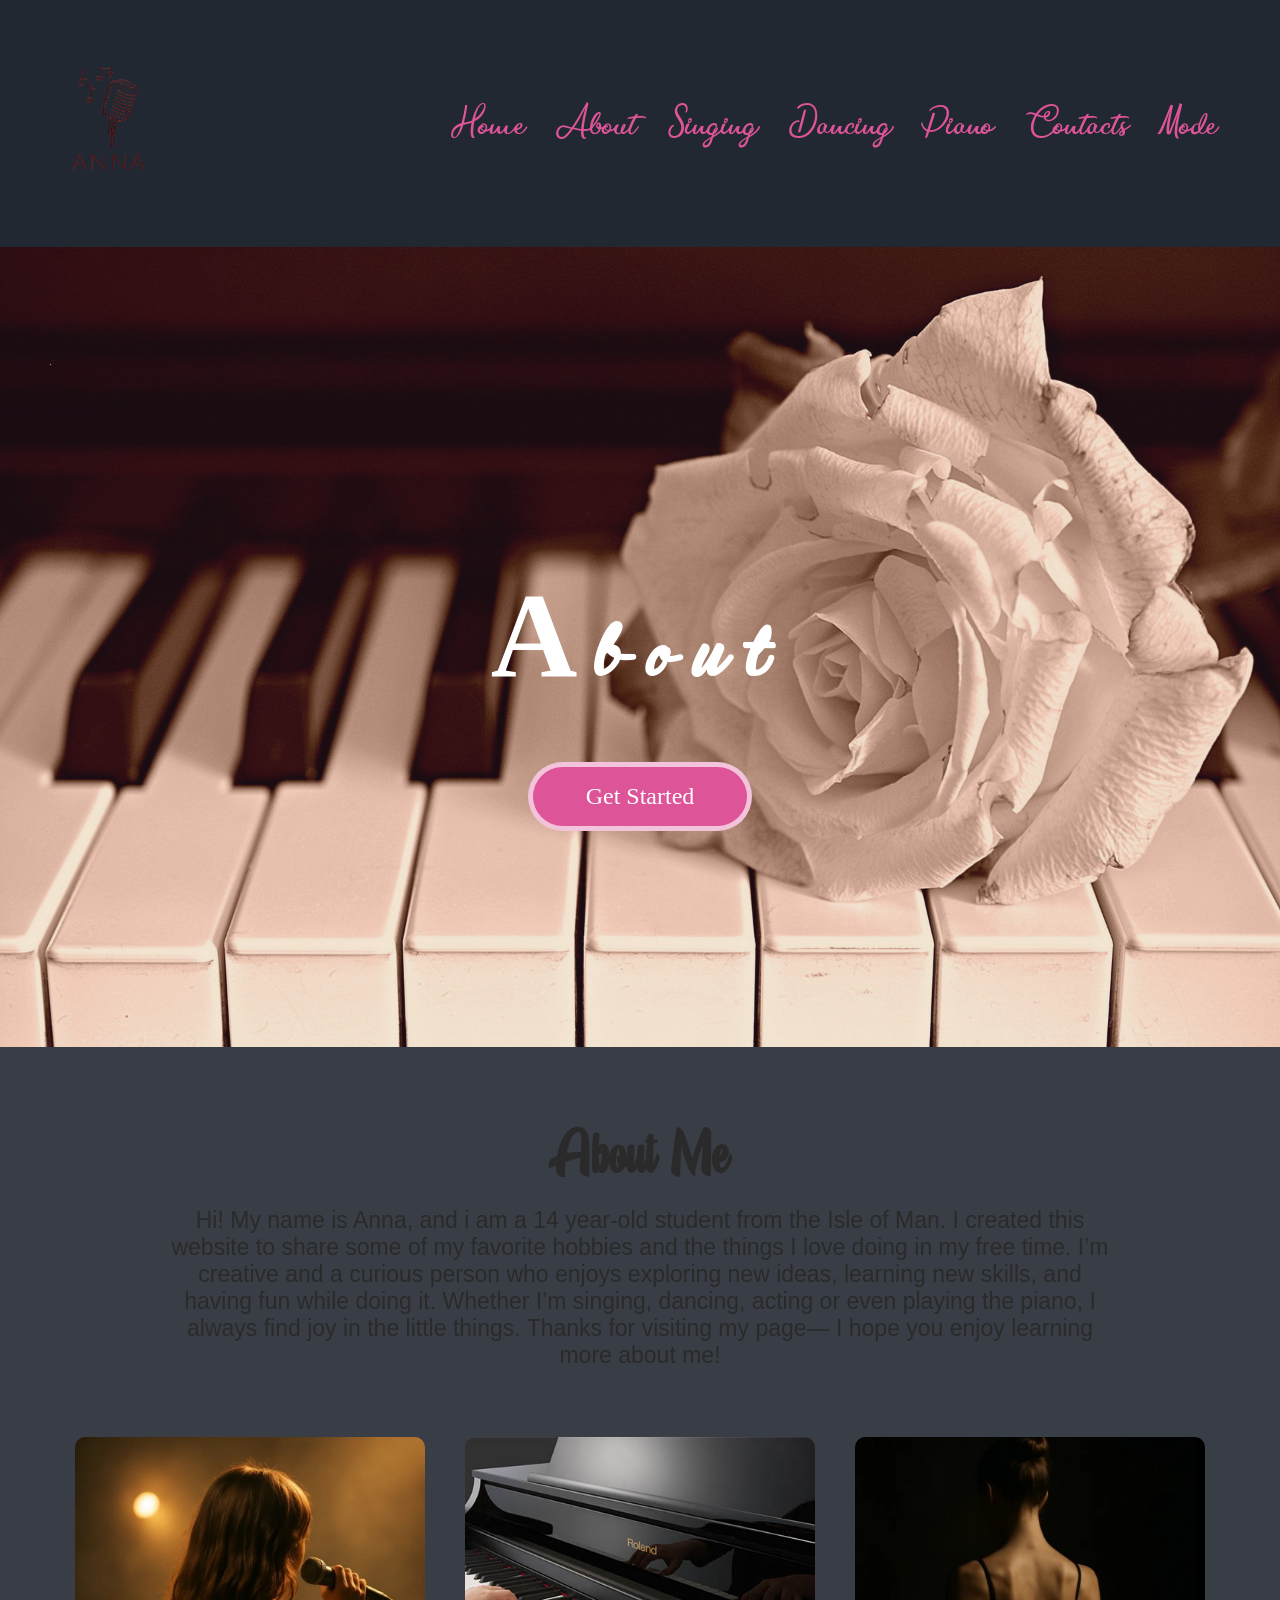
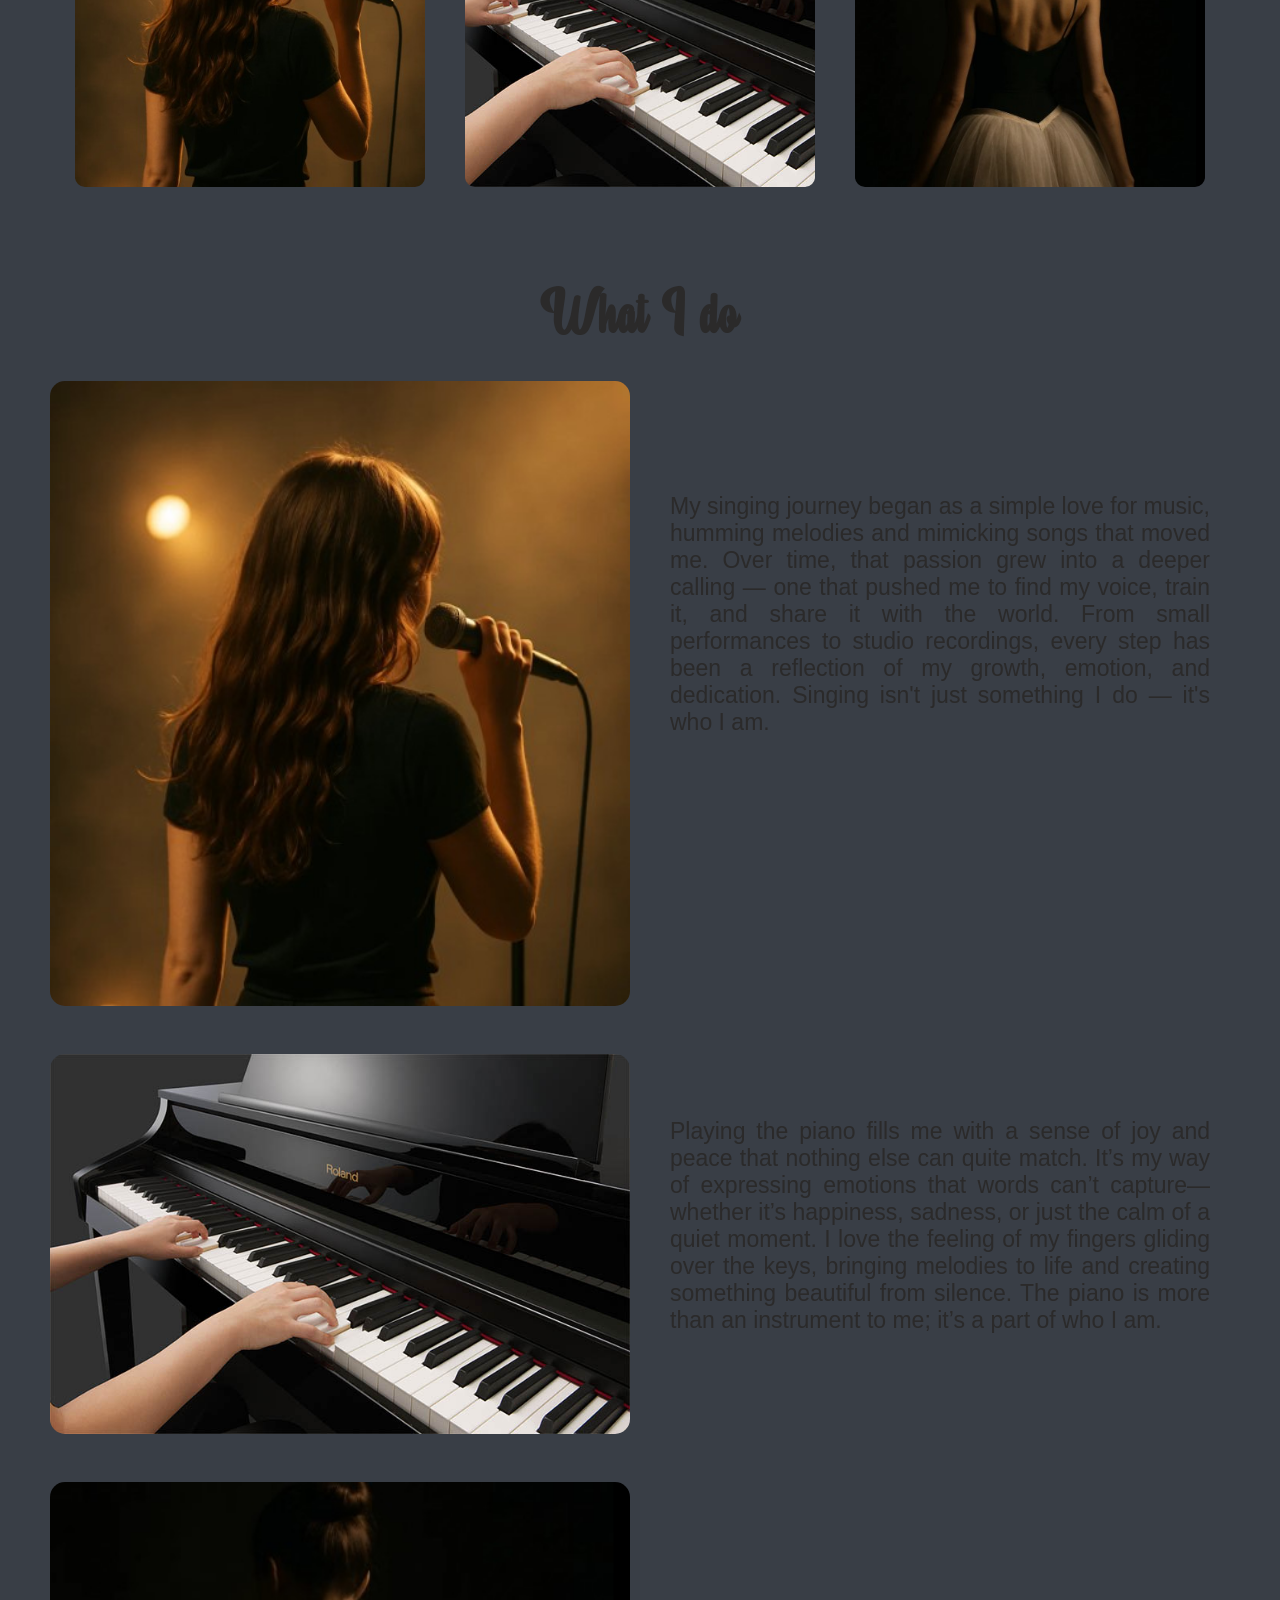
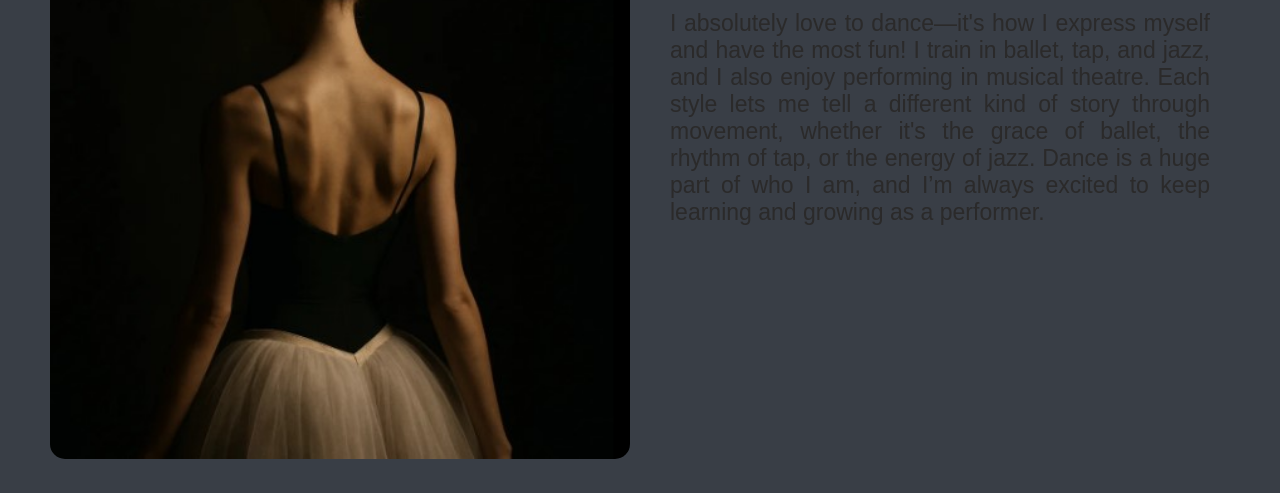
==== about.html @ 02925ad6 "update" ====
<!DOCTYPE html>
<html lang="en" data-theme="dark">
  <head>
    <meta charset="UTF-8" />
    <meta name="viewport" content="width=device-width, initial-scale=1.0" />
    <link rel="stylesheet" href="css/style.css" />
    <title>Anna's Website</title>
  </head>
  <body>
    <nav>
      <div class="nav-container">
        <a href="#" class="logo"><img src="logo.PNG" class="logo-img" /></a>
        <ul class="nav-links">
          <a href="index.html">Home</a>
          <a href="about.html">About</a>
          <a href="singing.html">Singing</a>
          <a href="dancing.html">Dancing</a>
          <a href="piano.html">Piano</a>
          <a href="contacts.html">Contacts</a>
          <a href="#"
        id="theme-toggle"><i class="fa fa-moon"></i> Mode</a>
        </ul>
        <button class="dropdown">☰</button>
      </div>
    </nav>
    <div class="slide">
      <div class="filter">
        <h1>About</h1>
        <a class="btn" href="https://www.youtube.com/" target="_blank"
          >Get Started</a
        >
      </div>
    </div> <section class="container">
   
      <h1 class="section-title">About Me</h1>
      <p class="section-para">
        Hi! My name is Anna, and i am a 14 year-old student from the Isle of
        Man. I created this website to share some of my favorite hobbies and the
        things I love doing in my free time. I’m creative and a curious person
        who enjoys exploring new ideas, learning new skills, and having fun
        while doing it. Whether I’m singing, dancing, acting or even playing the
        piano, I always find joy in the little things. Thanks for visiting my
        page— I hope you enjoy learning more about me!
      </p>
      <div class="img-list">
        <img src="images/sing.jpg" alt="" />
        <img src="images/piano_6.jpg" alt="" />
        <img src="images/ballet.jpg" alt="" />
      </div>
    </section>

    <section class="container">
      <h1 class="section-title">What I do</h1>
      <div class="row">
        <div class="left-side col-6">
          <img class="row-img" src="images/sing.jpg" width="100%" alt="" />
        </div>
        <div class="right-side col-6">
          <p class="section-para2" style="padding-top: 7rem">
            My singing journey began as a simple love for music, humming
            melodies and mimicking songs that moved me. Over time, that passion
            grew into a deeper calling — one that pushed me to find my voice,
            train it, and share it with the world. From small performances to
            studio recordings, every step has been a reflection of my growth,
            emotion, and dedication. Singing isn't just something I do — it's
            who I am.
          </p>
        </div>
      </div>

      <div class="row">
        <div class="left-side  col-6">
          <img class="row-img" src="images/piano_6.jpg" width="100%" alt="" />
        </div>
     
        <div class="right-side col-6">
          <p class="section-para2" style="padding-top: 4rem">
            Playing the piano fills me with a sense of joy and peace that
            nothing else can quite match. It’s my way of expressing emotions
            that words can’t capture—whether it’s happiness, sadness, or just
            the calm of a quiet moment. I love the feeling of my fingers gliding
            over the keys, bringing melodies to life and creating something
            beautiful from silence. The piano is more than an instrument to me;
            it’s a part of who I am.
          </p>
        </div>

        

      <div class="row">
        <div class="left-side col-6">
          <img class="row-img" src="images/ballet.jpg" width="100%" alt="" />
        </div>
        <div class="right-side col-6">
          <p class="section-para2" style="padding-top: 8rem">
            I absolutely love to dance—it's how I express myself and have the
            most fun! I train in ballet, tap, and jazz, and I also enjoy
            performing in musical theatre. Each style lets me tell a different
            kind of story through movement, whether it's the grace of ballet,
            the rhythm of tap, or the energy of jazz. Dance is a huge part of
            who I am, and I’m always excited to keep learning and growing as a
            performer.
          </p>
        </div>
      </div>
    </section>
  </body>
</html>
<script>
  const dropdown = document.querySelector(".dropdown");
  const navLinks = document.querySelector(".nav-links");
  dropdown.addEventListener("click", () => {
    navLinks.classList.toggle("active");
  }); // Close menu when clicking on a link document.querySelectorAll('.nav-links a').forEach(link => { link.addEventListener('click', () => { navLinks.classList.remove('active'); }); });
</script>
<script src="js/theme.js"></script>
---- css/style.css ----
[data-theme="dark"] {
  --nav-bg:#222831;
  --body-bg:#393E46;
  --font-color
}
[data-theme="light"] {
--nav-bg: #f2ebe9;
--body-bg:#eee4e2;
}
@font-face {
  font-family: "Navfont";
  src: url("../fonts/navfont.ttf");
}
@font-face {
  font-family: "welcome";
  src: url("../fonts/welcome.ttf");
}
@font-face {
  font-family: "title";
  src: url("../fonts/about\ me.ttf");
}
nav {
  background-color: var(--nav-bg);
  padding: 4rem;
}
body {
  background-color:var(--body-bg);
}
* {
  margin: 0;
}
.nav-links {
  display: flex;
  list-style: none;
  gap: 2rem;
}
.nav-links a {
  color: #de5499;
  text-decoration: none;
  font-size: 20px;
  font-family: "Navfont";
  transition: 0.3s
}
.nav-links :hover {
  color: black;
  transition: 0.3s;
  font-size: 22px;
}
.nav-container {
  display: flex;
  justify-content: space-between;
  align-items: center;
  max-width: 100%;
  margin: 0 auto;
}
.logo {
  color: black;
  font-size: 30px;
  text-decoration: none;
}
.dropdown {
  display: none;
  cursor: pointer;
  background: none;
  border: none;
  color: black;
  font-size: 30px;
  
}
.row {
  display: flex;
  flex-wrap: wrap;
  margin-top: 1.5rem;
}
.col-6{
  flex: 0 0 50%;
  box-sizing: border-box;
  padding: 10px;
}

@media screen and (max-width: 768px) {
  .dropdown {
    display: block;
  }
  .filter {
    height: 400px !important;
  }
  .section-para {
    font-size: 18px !important;
  }
  .section-title {
    font-size: 35px !important;
  }
  .img-list {
    max-width: 100% !important;
    margin-top: 1rem !important;
  }
  .img-list img {
    width: 32% !important;
    height: 150px !important;
    margin: 0 5px !important;

  }
  .nav-links {
    position: fixed;
    right: -100%;
    top: 140px;
    gap: 0;
    flex-direction: column;
    background:#f5e5e0;
    box-shadow: rgba(0, 0, 0, 0.4) 0px 2px 4px, rgba(0, 0, 0, 0.3) 0px 7px 13px -3px, rgba(0, 0, 0, 0.2) 0px -3px 0px inset;
    width: 100%;
    text-align: center;
    transition: 0.3s;
    padding: 1rem 0;
  }
  .slide{
    height: 400px !important; 
    background-size: 100% 400px !important;
    h1{
      padding-top: 10rem !important;
      font-size: 55px !important; 
    }
   
  }
  .btn{
    padding: 10px 20px !important;
    font-size: 18px !important;
  }
  .nav-links a{
    font-size: 15px !important;
  }
  .nav-links.active {
    right: 0;
  }
  .nav-links li {
    margin: 1rem 0;
  }
  .logo-img {
    width: 65px !important;
    margin-top: 20px;
  }
  nav{
    padding: 1rem 3rem !important;
  }
  .col-6 {
  flex: 0 0 100% !important; 
}
.section-para2 {
  font-size: 21px !important;
  padding-top: -6rem !important;
}
}
.logo-img {
  width: 90px;
}
.slide {
  background-image: url("../images/bg.jpg");
  width: 100%;
  height: 800px;
  background-size: 100% 800px ;
h1{
  padding-top: 20rem;
  padding-bottom: 3rem;
  text-align: center;
  color: white;
  font-size: 120px;
  font-family: "welcome";
  letter-spacing: 20px;
}
}
.singing-bg{
  background-image: url("../images/wallpaper.jpg");
  background-size: cover;
}
.dancing-bg{
  background-image: url("../images/dance.jpg");
  background-size: cover;
}
.piano-bg{
  background-image: url("../images/piano_6.jpg");
  background-size: cover;
}
.contact-bg{
  background-image: url("../images/call.jpg");
  background-size: cover;
}
.filter {
  width: 100%;
  height: 800px;
  background-color: rgba(167, 91, 126, 0.137);
}
.btn {
  background-color: #de5499;
  padding: 1rem 2rem;
  color: white;
  border-radius: 50px;
  font-size: 24px;
  border: 5px solid rgba(255, 255, 255, 0.651);
  display: block;
  margin: 0 auto;
  width: 150px;
  text-align: center;
  transition: 1s;
  text-decoration: none;
}
.btn:hover {
  background-color: black;
  transition: 1s;
}
.container {
  max-width: 1200px;
  margin: 0 auto;
  padding: 20px;
}
.section-title {
  text-align: center;
  color: rgb(43, 42, 42);
  padding-top: 3rem;
  font-size: 54px;
  font-family: "title";
}
.section-para {
  text-align: center;
  color: rgb(43, 42, 42);
  padding-top: 2rem;
  font-size: 23px;
  max-width: 950px;
  margin: 0 auto;
  font-family: 'Segoe UI', Tahoma, Geneva, Verdana, sans-serif;
  padding: 20px;
}
.img-list {
  max-width: 1200px;
  display: flex;
  align-items: center;
  justify-content: center;
  margin-top: 3rem;
}
.img-list img {
width: 350px;
height: 350px;
border-radius: 10px;
margin: 0 20px;
object-fit: cover;
}
form label {
  display: block;
  margin-bottom: 5px;
  font-weight: bold;
}
.fc{
  max-width: 550px !important;
}
form input,form textarea {
  width: 100%;
  padding: 10px;
  margin-bottom: 15px;
  border-radius: 4px;
  border:1px solid black;
  background-color: #f5e5e0;
}
.section-para2 {
  text-align: justify;
  color: rgb(43, 42, 42);
  padding-top: 2rem;
  font-size: 23px;
  max-width: 950px;
  margin: 0 auto;
  font-family: 'Segoe UI', Tahoma, Geneva, Verdana, sans-serif;
  padding: 20px;
}
.row-img {
  border-radius: 15px;
}
.submit-btn{
  width: 150px;
  height: 50px;
  background-color: black;
  color: white;
  border-radius: 4px;
  cursor: pointer;
  border: none;
}
.submit-btn:hover {
  background-color: #de5499;
}
.pt{
  padding-top: 1.1rem !important;
}
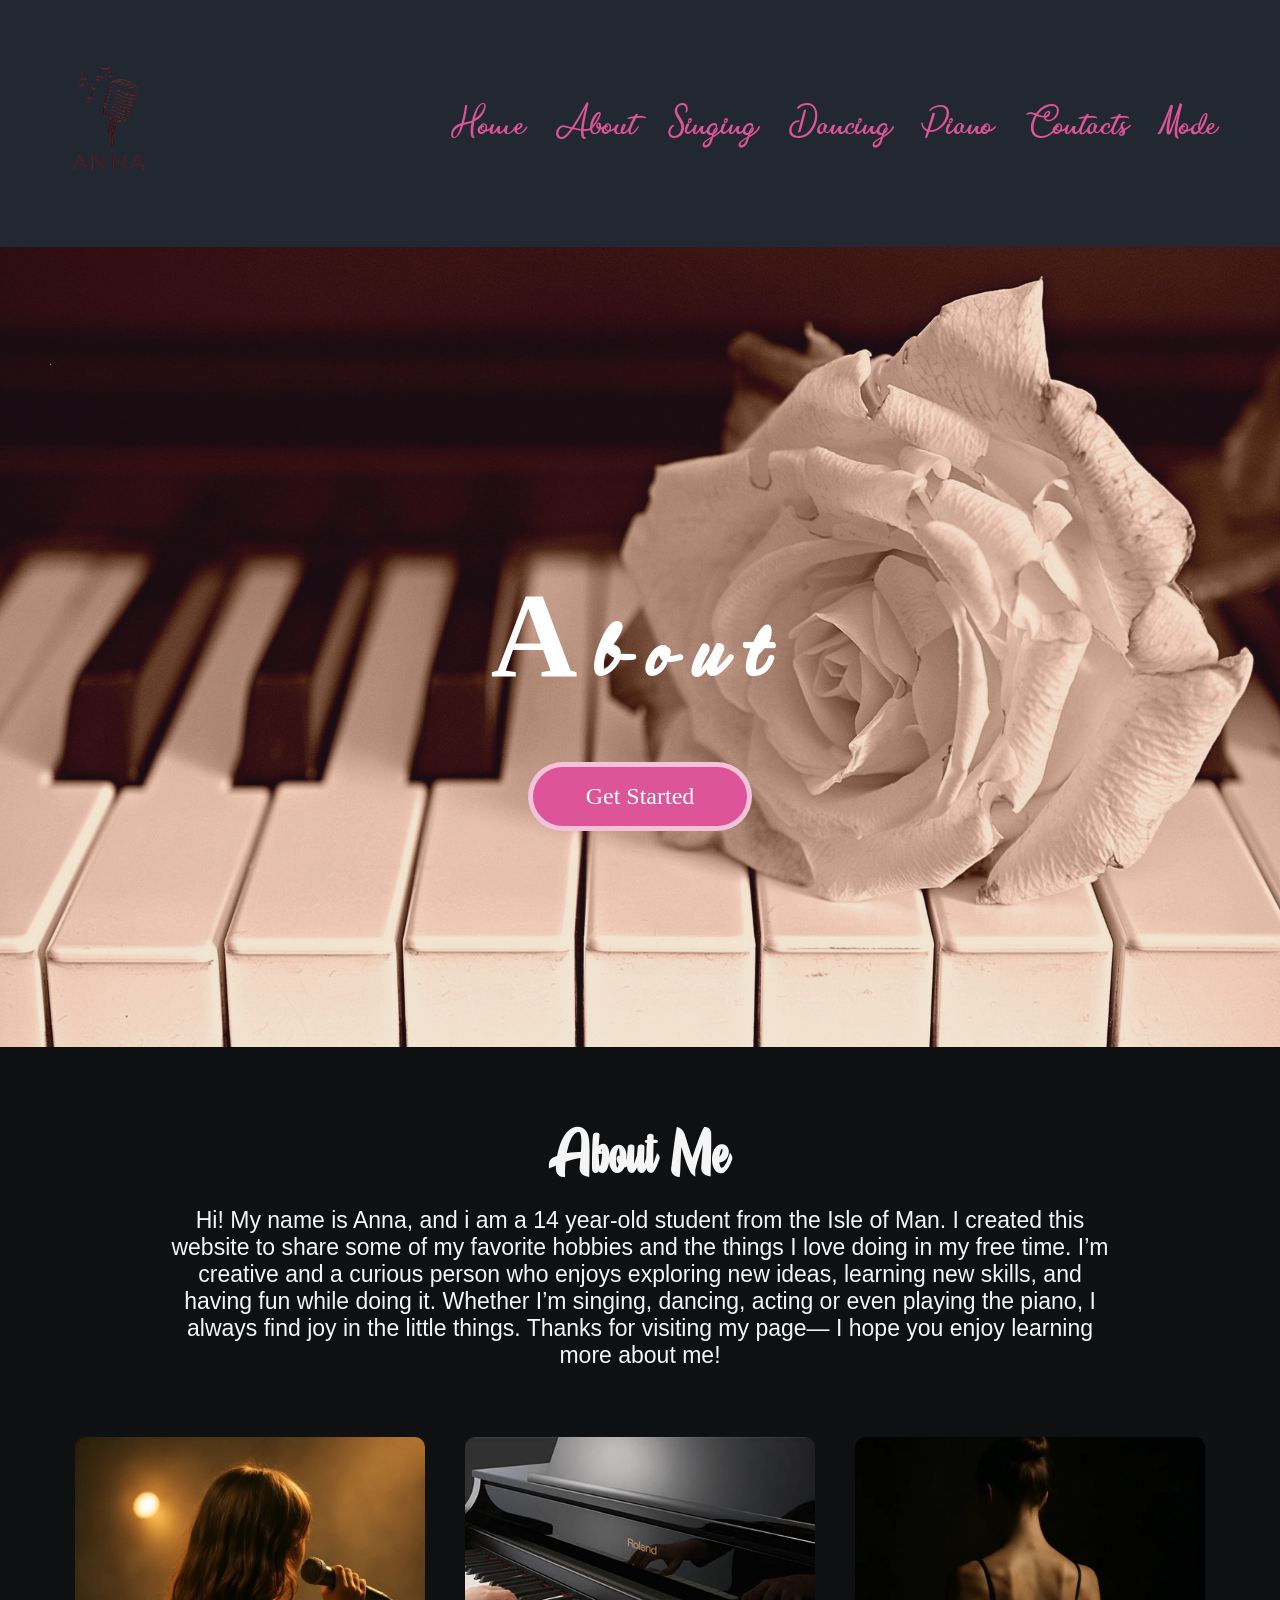
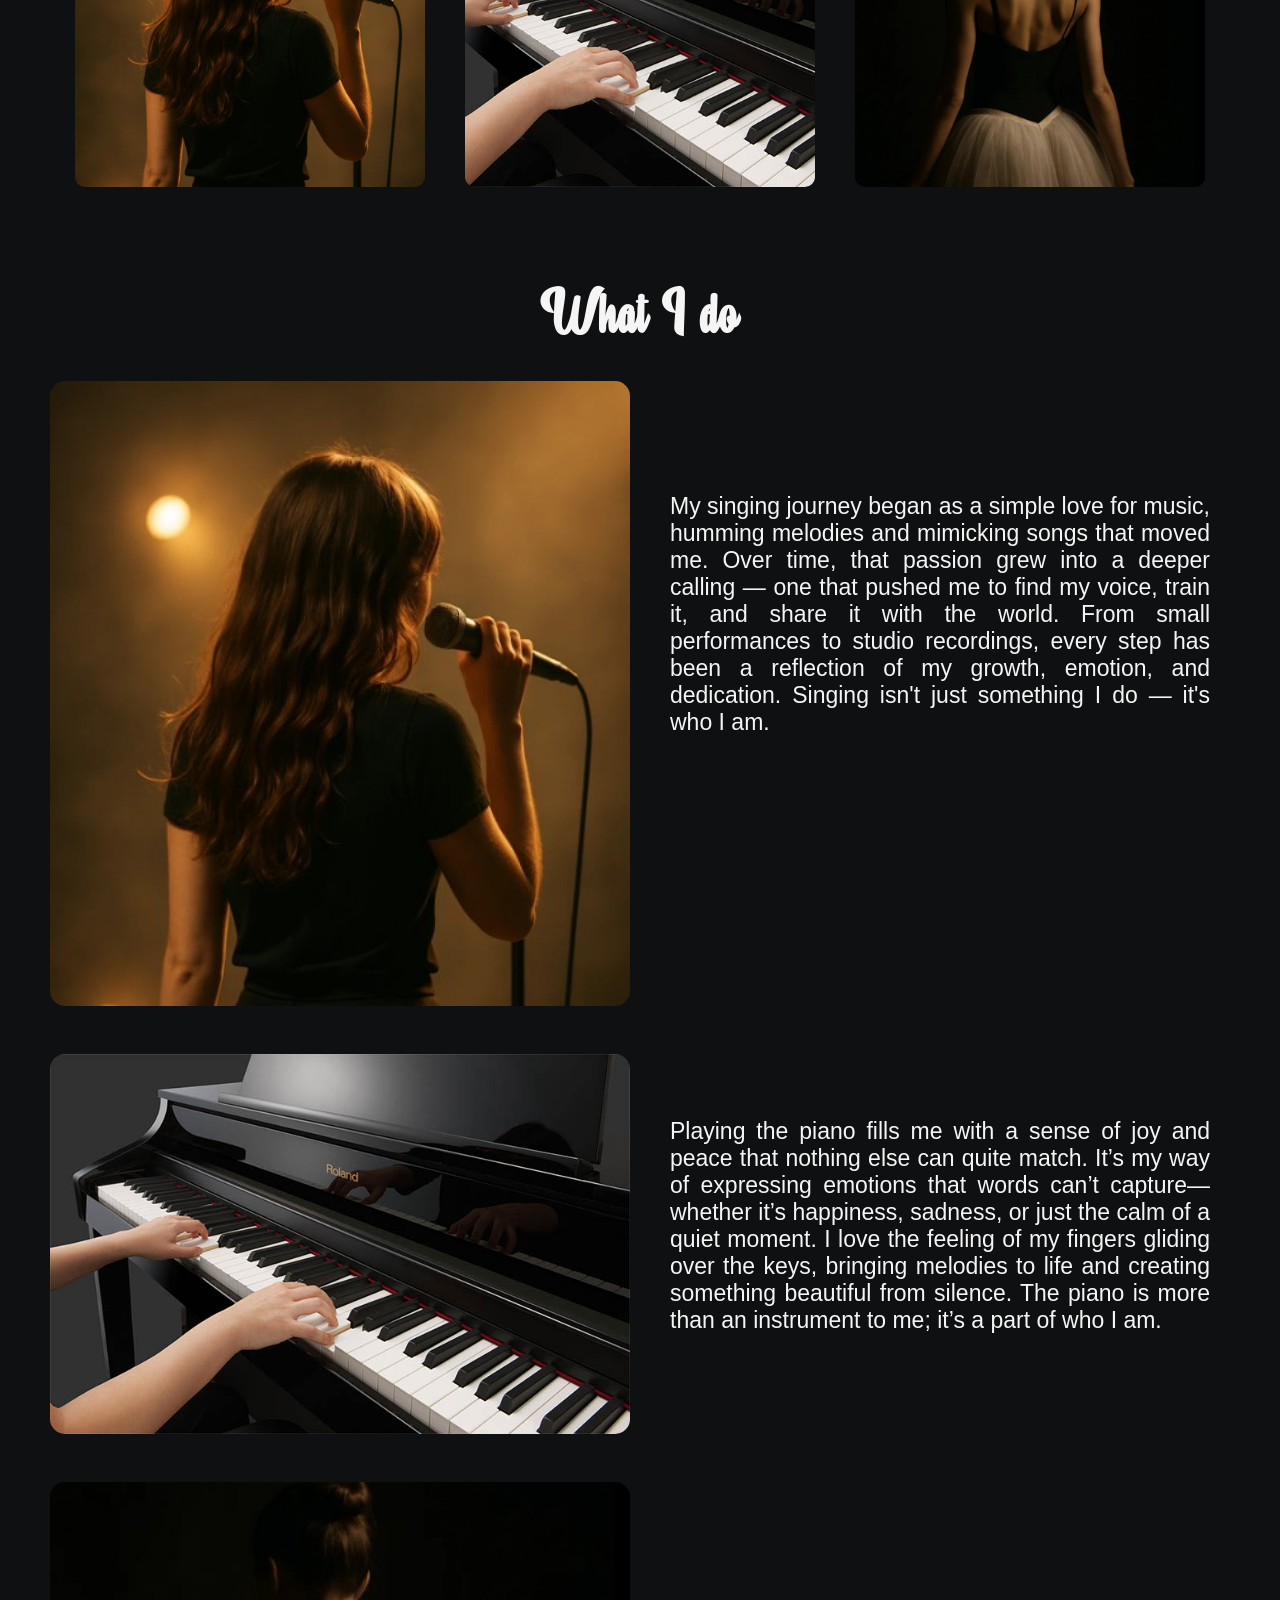
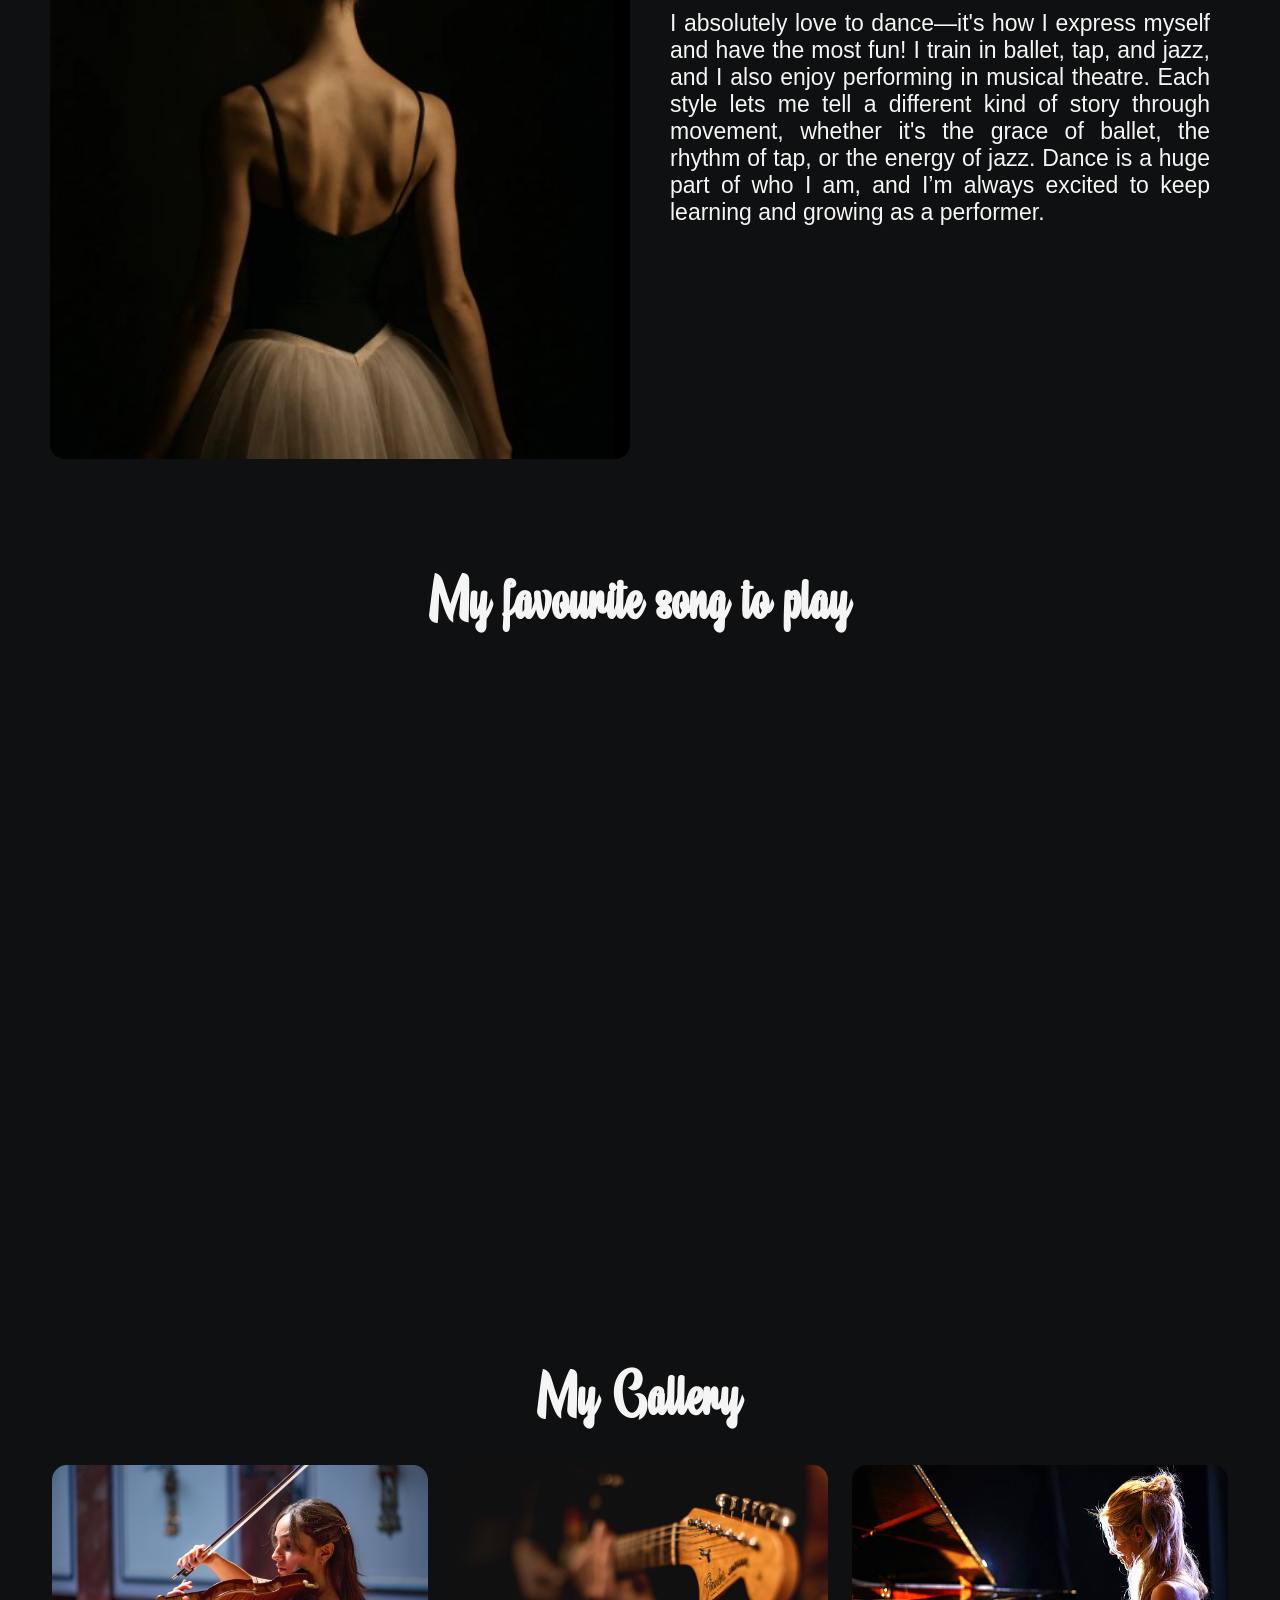
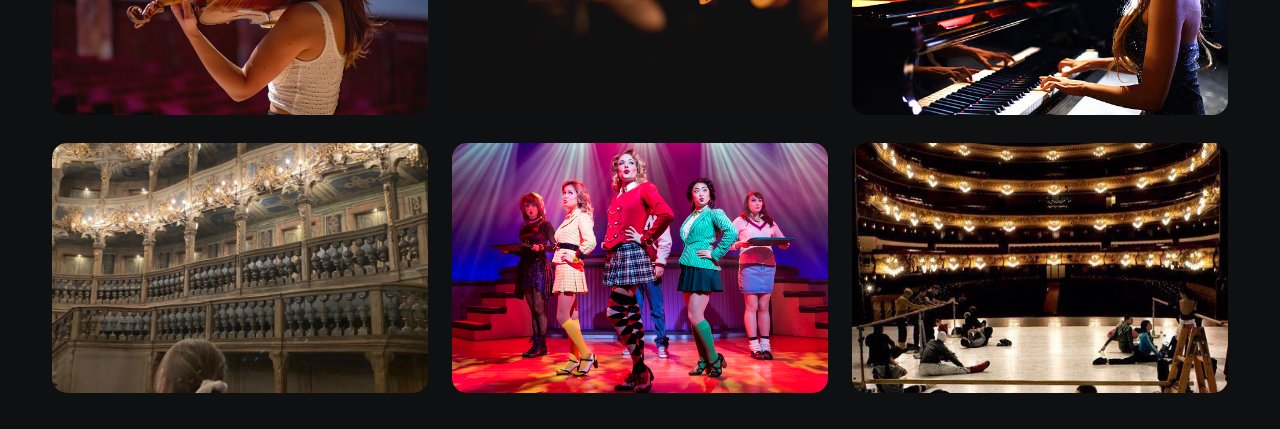
==== commit d74423c9: "update" ====
--- a/about.html
+++ b/about.html
@@ -104,6 +104,38 @@
         </div>
       </div>
     </section>
+
+    <section class="container">
+      <h1 class="section-title">My favourite song to play</h1>
+      <iframe width="100%" height="600" class="fav-video" src="https://www.youtube.com/embed/opJgjvcydTQ?si=2rkarwOMlqtdxKPA" title="YouTube video player" frameborder="0" allow="accelerometer; autoplay; clipboard-write; encrypted-media; gyroscope; picture-in-picture; web-share" referrerpolicy="strict-origin-when-cross-origin" allowfullscreen></iframe>
+      </section>
+
+      <section class="container">
+      <h1 class="section-title">My Gallery</h1>
+      <div class="row">
+        <div class="col-4">
+          <img class="row-img gly" src="images/01.jpg" width="100%" alt="" />
+        </div>
+
+         <div class="col-4">
+          <img class="row-img gly" src="images/02.jpg" width="100%" alt="" />
+        </div>
+
+         <div class="col-4">
+          <img class="row-img gly" src="images/03.jpg" width="100%" alt="" />
+        </div>
+        <div class="col-4">
+          <img class="row-img gly" src="images/theatre.jpg" width="100%" alt="" />
+        </div>
+
+         <div class="col-4">
+          <img class="row-img gly" src="images/mtheatre.jpg" width="100%" alt="" />
+        </div>
+
+         <div class="col-4">
+          <img class="row-img gly" src="images/bar.jpg" width="100%" alt="" />
+        </div>
+      </div>
   </body>
 </html>
 <script>
--- a/css/style.css
+++ b/css/style.css
@@ -1,11 +1,12 @@
 [data-theme="dark"] {
   --nav-bg:#222831;
-  --body-bg:#393E46;
-  --font-color
+  --body-bg:#0f1011;
+  --font-color:whitesmoke;
 }
 [data-theme="light"] {
 --nav-bg: #f2ebe9;
 --body-bg:#eee4e2;
+--font-color:black;
 }
 @font-face {
   font-family: "Navfont";
@@ -42,7 +43,7 @@
   transition: 0.3s
 }
 .nav-links :hover {
-  color: black;
+  color: var(--font-color);
   transition: 0.3s;
   font-size: 22px;
 }
@@ -51,10 +52,14 @@
   justify-content: space-between;
   align-items: center;
   max-width: 100%;
-  margin: 0 auto;
-}
+  margin: 0 auto; }
+
+  .gly{
+    height: 250px;
+    object-fit: cover;
+  }
 .logo {
-  color: black;
+  color: var(--font-color);
   font-size: 30px;
   text-decoration: none;
 }
@@ -63,7 +68,7 @@
   cursor: pointer;
   background: none;
   border: none;
-  color: black;
+  color: var(--font-color);
   font-size: 30px;
   
 }
@@ -77,7 +82,11 @@
   box-sizing: border-box;
   padding: 10px;
 }
-
+.col-4{
+  flex: 0 0 33.333%;
+  box-sizing: border-box;
+  padding: 12px;
+}
 @media screen and (max-width: 768px) {
   .dropdown {
     display: block;
@@ -215,14 +224,14 @@
 }
 .section-title {
   text-align: center;
-  color: rgb(43, 42, 42);
+  color: var(--font-color);
   padding-top: 3rem;
   font-size: 54px;
   font-family: "title";
 }
 .section-para {
   text-align: center;
-  color: rgb(43, 42, 42);
+  color:  var(--font-color);
   padding-top: 2rem;
   font-size: 23px;
   max-width: 950px;
@@ -262,7 +271,7 @@
 }
 .section-para2 {
   text-align: justify;
-  color: rgb(43, 42, 42);
+  color:  var(--font-color);
   padding-top: 2rem;
   font-size: 23px;
   max-width: 950px;
@@ -287,4 +296,8 @@
 }
 .pt{
   padding-top: 1.1rem !important;
+}
+.fav-video{
+  margin-top: 2em;
+  border-radius: 20px;
 }
